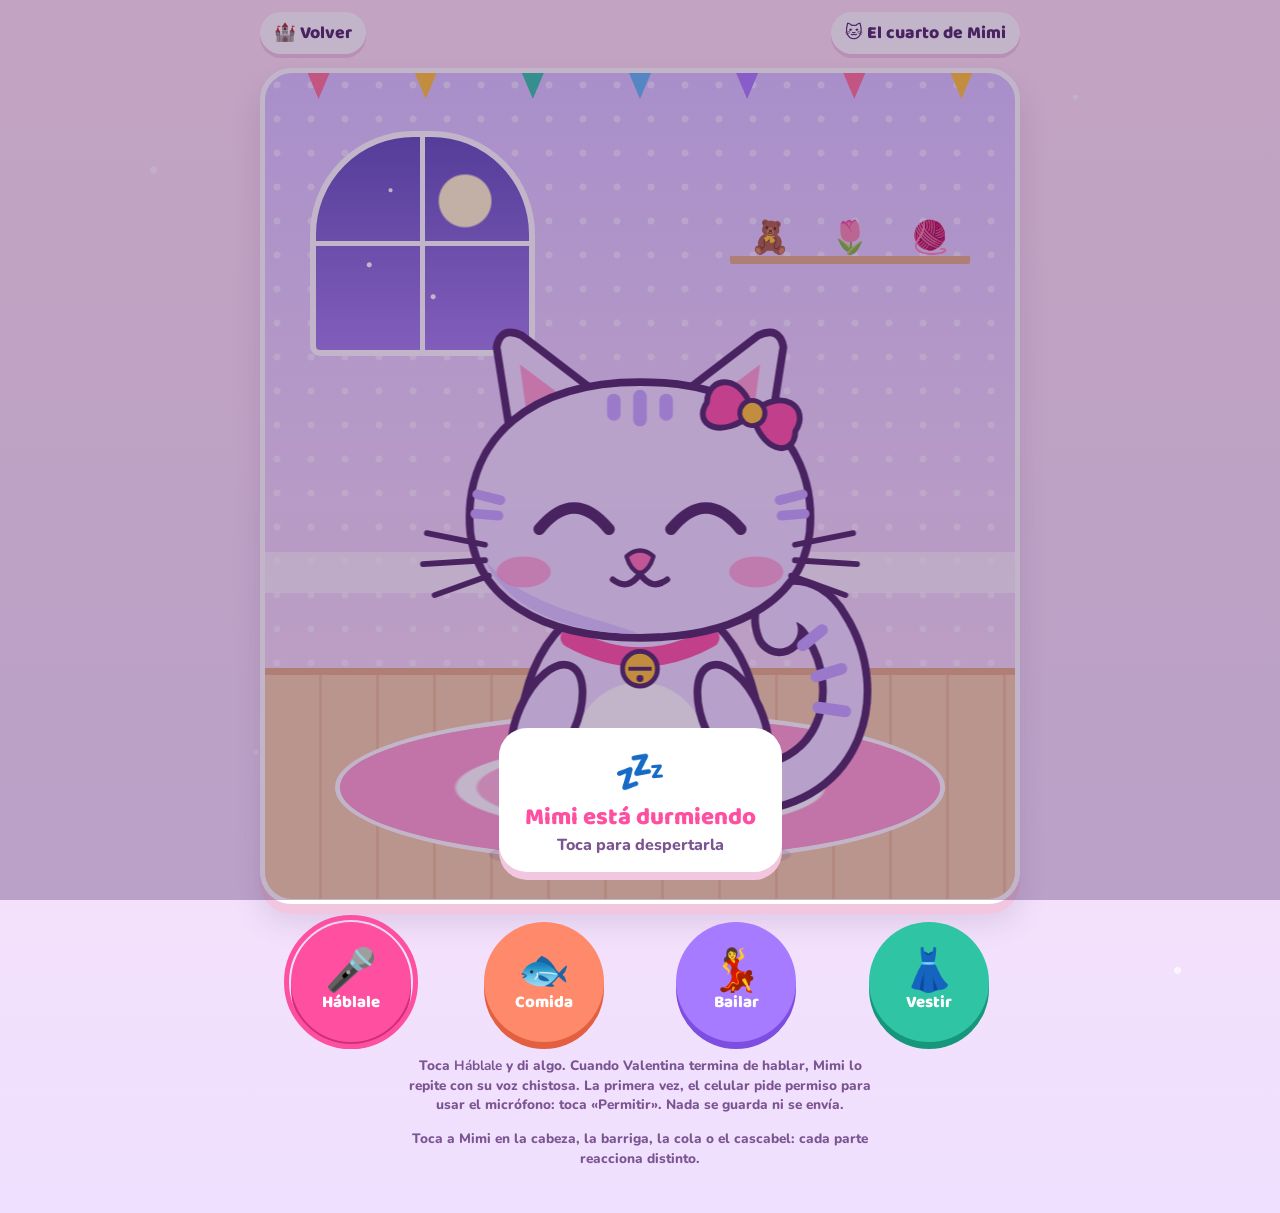
==== mimi.html @ d682b79b "Juego más liviano: cuarto de Mimi aparte, voces bajo demanda, cartas y rompecabezas optimizados Co-A" ====
<!doctype html>
<html lang="es"><head><meta charset="utf-8"><meta name="viewport" content="width=device-width,initial-scale=1,viewport-fit=cover">
<title>El cuarto de Mimi</title>
<meta name="theme-color" content="#FFE3F1"><meta name="robots" content="noindex">
<link rel="manifest" href="manifest.webmanifest"><link rel="apple-touch-icon" href="apple-touch-icon.png">
<meta name="apple-mobile-web-app-capable" content="yes"><meta name="mobile-web-app-capable" content="yes"><meta name="apple-mobile-web-app-title" content="Valentina">
<link rel="icon" href="icono-192.png">
<link rel="preconnect" href="https://fonts.googleapis.com">
<link rel="stylesheet" href="https://fonts.googleapis.com/css2?family=Baloo+2:wght@600;700;800&family=Nunito:wght@700;800;900&display=swap">
<link rel="stylesheet" href="comun.css">
<style>
:root{padding-top:env(safe-area-inset-top,0px);padding-bottom:env(safe-area-inset-bottom,0px)}
body{margin:0}
/* Mimi's room: its own page so the phone frees all of this when Valentina goes back to the castle. */
/* Mimi room */
.room{position:relative;margin-top:14px;border-radius:32px;overflow:hidden;border:5px solid #fff;box-shadow:0 10px 0 var(--line),0 18px 30px #4A236122;
  aspect-ratio:10/11;max-width:100%;
  background:
    radial-gradient(circle at 12px 12px,#ffffff80 0 3px,transparent 4px) 0 0/34px 34px,
    linear-gradient(180deg,#D9C6FF,#F6DDF6 70%)}
.room .wall-stripe{position:absolute;left:0;right:0;top:58%;height:5%;background:#fff;opacity:.6}
.room .win{position:absolute;left:6%;top:7%;width:30%;aspect-ratio:1;border-radius:46% 46% 10px 10px;border:6px solid #fff;overflow:hidden;
  background:radial-gradient(circle at 70% 30%,#FFF6C9 0 12%,transparent 13%),radial-gradient(circle at 25% 60%,#fff 0 2px,transparent 3px),radial-gradient(circle at 55% 75%,#fff 0 2px,transparent 3px),radial-gradient(circle at 35% 25%,#fff 0 1.5px,transparent 2.5px),linear-gradient(180deg,#5B4BB5,#9E7CE8)}
.room .win::before,.room .win::after{content:"";position:absolute;background:#fff}
.room .win::before{left:50%;top:0;bottom:0;width:5px;margin-left:-2.5px}.room .win::after{top:50%;left:0;right:0;height:5px;margin-top:-2.5px}
.room .shelf{position:absolute;right:6%;top:18%;width:32%;display:flex;justify-content:space-around;align-items:flex-end;font-size:clamp(1.3rem,6vw,2rem);line-height:1;
  border-bottom:8px solid #E0AE7E;border-radius:2px;padding-bottom:2px}
.room .garland{position:absolute;left:0;right:0;top:0;height:30px;display:flex;justify-content:space-around;pointer-events:none}
.room .garland i{width:22px;height:26px;clip-path:polygon(0 0,100% 0,50% 100%);background:var(--c)}
.room .floor{position:absolute;left:0;right:0;bottom:0;height:28%;background:repeating-linear-gradient(90deg,#F4CFA6 0 54px,#E9BD90 54px 57px);border-top:7px solid #E3AF80}
.room .rug{position:absolute;left:10%;right:10%;bottom:5%;height:17%;border-radius:50%;
  background:radial-gradient(ellipse at center,#FFB8DA 0 38%,#fff 39% 43%,#FF9CCB 44% 100%);box-shadow:0 0 0 5px #fff}
.room .notes{position:absolute;inset:0;pointer-events:none;overflow:hidden;z-index:3}
.room .notes span{position:absolute;bottom:30%;font-size:1.8rem;animation:float 2.4s ease-out forwards}
@keyframes float{from{transform:translateY(0) scale(.6);opacity:1}to{transform:translateY(-220px) scale(1.2) rotate(20deg);opacity:0}}
.room.party::after{content:"";position:absolute;left:-25%;top:-25%;width:150%;height:150%;pointer-events:none;z-index:1;opacity:.35;will-change:transform;
  background:conic-gradient(#FF4FA0,#FFC22E,#2FC4A4,#5BB8F5,#A77BFF,#FF4FA0);animation:spin360 3s linear infinite}
.mimi-wrap{position:absolute;left:50%;bottom:4%;width:62%;transform:translateX(-50%);z-index:2}
.room .notes span{will-change:transform,opacity}
#mimiSays{position:absolute;left:50%;top:6%;transform:translateX(-50%);z-index:4;background:#fff;border-radius:999px;padding:6px 16px;font-family:var(--display);font-weight:800;font-size:1.05rem;
  box-shadow:0 5px 0 var(--line);white-space:nowrap}
#mimiBig{display:block;width:100%;touch-action:manipulation;padding:0;transform-origin:50% 100%;will-change:transform;animation:breathe 3.4s ease-in-out infinite}
#mimiBig .tail{transform-box:fill-box;transform-origin:0% 90%}
#mimiBig.wag .tail{animation:tail .8s ease-in-out 2}
@keyframes tail{50%{transform:rotate(12deg)}}
#mimiBig #mHead,#mimiBig #mBody,#mimiBig #mPawL,#mimiBig #mPawR{transform-box:fill-box}
#mimiBig #mHead{transform-origin:50% 92%}#mimiBig #mBody{transform-origin:50% 100%}
#mimiBig #mPawL{transform-origin:80% 10%}#mimiBig #mPawR{transform-origin:20% 10%}
@keyframes breathe{50%{transform:scale(1.015,.985)}}
#mimiBig .mouth-open{transform-box:fill-box;transform-origin:50% 0%;transform:scaleY(0)}
#mimiBig .happy-eyes,#mimiBig .wow-eyes{opacity:0}
#mimiBig.happy .eyes,#mimiBig.wow .eyes{opacity:0}
#mimiBig.happy .happy-eyes{opacity:1}#mimiBig.wow .wow-eyes{opacity:1}
#mimiBig.jump{animation:jump .7s}
@keyframes jump{30%{transform:translateY(-16%) scaleY(1.04)}60%{transform:translateY(0) scaleY(.94)}}
#mimiBig.spin{animation:spin360 .85s ease-in-out}
@keyframes spin360{to{transform:rotate(360deg)}}
#mimiBig.wig #mHead,#mimiBig.listen #mHead{animation:headwig .9s ease-in-out}
#mimiBig.listen #mHead{animation-duration:2s;animation-iteration-count:infinite}
@keyframes headwig{25%{transform:rotate(-10deg)}75%{transform:rotate(10deg)}}
#mimiBig.pose{animation:pose .9s}
@keyframes pose{30%{transform:scale(1.08) rotate(-4deg)}60%{transform:scale(1.04) rotate(4deg)}}
#mimiBig.pose #mPawR{animation:pawR .45s 2}
#mimiBig.dance{animation:hop .44s ease-in-out infinite}
#mimiBig.dance #mBody{animation:sway .88s ease-in-out infinite}
#mimiBig.dance #mHead{animation:headwig .88s ease-in-out infinite}
#mimiBig.dance #mPawL{animation:pawL .44s ease-in-out infinite}
#mimiBig.dance #mPawR{animation:pawR .44s ease-in-out infinite}
#mimiBig.dance .tail{animation-duration:.44s}
@keyframes hop{50%{transform:translateY(-6%)}}
@keyframes sway{25%{transform:rotate(-6deg)}75%{transform:rotate(6deg)}}
@keyframes pawL{50%{transform:rotate(70deg)}}
@keyframes pawR{50%{transform:rotate(-70deg)}}
#mimiBig.talk{animation:hop .34s ease-in-out infinite}
#mimiBig.chomp .mouth-open{animation:chomp .3s ease-in-out 6}
@keyframes chomp{50%{transform:scaleY(1)}}
.room-ctrl{display:grid;grid-template-columns:repeat(4,minmax(0,1fr));gap:10px;margin-top:18px;justify-items:center}
.big-btn{width:100%;max-width:120px;aspect-ratio:1;border-radius:50%;display:grid;place-items:center;align-content:center;gap:2px;color:#fff;font-family:var(--display);font-weight:800;
  font-size:clamp(.82rem,3.6vw,1.05rem);background:var(--c,var(--rose));box-shadow:0 7px 0 var(--cd,var(--rose-d));position:relative;line-height:1;text-align:center}
.big-btn b{font-size:clamp(1.8rem,8vw,2.6rem);line-height:1}
.big-btn:active{transform:translateY(6px);box-shadow:none}
.big-btn.rec{--c:var(--mint);--cd:var(--mint-d)}
.big-btn.rec::after,.big-btn.main::after{content:"";position:absolute;inset:-7px;border-radius:50%;border:5px solid var(--c,var(--rose));animation:ring 1.4s infinite;will-change:transform,opacity}
@keyframes ring{from{transform:scale(.9);opacity:1}to{transform:scale(1.22);opacity:0}}
#playBack{display:block;margin:14px auto 0}
.dress{background:var(--card);border-radius:24px;padding:12px;margin-top:16px;box-shadow:0 6px 0 var(--line);display:grid;gap:10px}
.dress-row{display:flex;justify-content:center;gap:10px;flex-wrap:wrap}
.dress-tabs{display:flex;flex-wrap:wrap;justify-content:center;gap:6px;padding:2px 2px 8px}
.dress-tabs::-webkit-scrollbar{display:none}
.dtab{flex:none;display:flex;flex-direction:column;align-items:center;gap:1px;min-width:72px;padding:6px 8px;border-radius:16px;background:var(--soft);font-weight:900;font-size:.75rem;color:var(--ink-soft);border:3px solid transparent}
.dtab b{font-size:1.5rem;line-height:1.1}
.dtab.on{background:#FFE3F1;border-color:var(--rose);color:var(--ink)}
.swatch.none{font-size:1.3rem;opacity:.75}
#surpriseBtn{font-size:1.1rem;padding:11px}
.swatch{width:58px;height:58px;border-radius:50%;font-size:1.7rem;display:grid;place-items:center;background:var(--soft);border:3px solid var(--line)}
.swatch.on{border-color:var(--rose);background:#FFE3F1;box-shadow:0 0 0 3px #fff,0 0 0 6px var(--rose)}
.swatch.fur{background:linear-gradient(135deg,var(--sw) 0 60%,var(--sw2) 60%)}
.room-note{font-size:.85rem;font-weight:800;color:var(--ink-soft);text-align:center;margin:14px auto 0;max-width:470px;line-height:1.45}
#audioIn{position:absolute;width:1px;height:1px;opacity:0;pointer-events:none}
#mimiBig.sleep{animation:breathe 2.6s ease-in-out infinite}
#mimiBig.sleep .eyes{opacity:0}#mimiBig.sleep .happy-eyes{opacity:1}
#wake{background:#4A236155;align-items:end;padding-bottom:max(28px,env(safe-area-inset-bottom,0px))}
.wake-card{display:flex;flex-direction:column;align-items:center;gap:4px;background:var(--card);border-radius:28px;padding:16px 26px;box-shadow:0 8px 0 var(--line);animation:pop .5s;max-width:100%}
.wake-card b{font-family:var(--display);font-weight:800;font-size:1.5rem;color:var(--rose);line-height:1.05}
.wake-card span{font-weight:800;color:var(--ink-soft)}
.wake-card .zzz{font-size:2.6rem;animation:idle 2s ease-in-out infinite}

</style>
</head><body>
<main class="wrap">
  <!-- MIMI ROOM -->
  <section id="mimi">
    <div class="bar">
      <button class="pill" id="mimiBack">🏰 Volver</button>
      <span class="pill">🐱 El cuarto de Mimi</span>
    </div>
    <div class="room" id="room">
      <div class="garland"><i style="--c:#FF6F91"></i><i style="--c:#FFC22E"></i><i style="--c:#2FC4A4"></i><i style="--c:#5BB8F5"></i><i style="--c:#A77BFF"></i><i style="--c:#FF6F91"></i><i style="--c:#FFC22E"></i></div>
      <div class="win"></div>
      <div class="shelf"><span>🧸</span><span>🌷</span><span>🧶</span></div>
      <div class="wall-stripe"></div>
      <div class="floor"></div><div class="rug"></div>
      <div class="notes" id="notes"></div>
      <span id="mimiSays" hidden></span>
      <div class="mimi-wrap"><button id="mimiBig" aria-label="Tocar a Mimi"></button></div>
    </div>
    <button class="btn" id="playBack" hidden>▶️ ¡Escucha a Mimi!</button>
    <div class="room-ctrl">
      <button class="big-btn main" id="talkBtn" hidden><b>🎤</b>Háblale</button>
      <label class="big-btn main btnlike" id="talkLabel" for="audioIn"><b>🎤</b>Grábate</label>
      <input type="file" id="audioIn" accept="audio/*">
      <button class="big-btn" id="feedBtn" style="--c:var(--peach);--cd:var(--peach-d)"><b>🐟</b>Comida</button>
      <button class="big-btn" id="danceBtn" style="--c:var(--lilac);--cd:var(--lilac-d)"><b>💃</b>Bailar</button>
      <button class="big-btn" id="dressBtn" style="--c:var(--mint);--cd:var(--mint-d)"><b>👗</b>Vestir</button>
    </div>
    <div class="dress" id="dress" hidden>
      <div class="dress-tabs" id="dressTabs"></div>
      <div class="dress-row" id="dressItems"></div>
      <button class="btn gold" id="surpriseBtn">🎲 ¡Sorpréndeme!</button>
    </div>
    <p class="room-note" id="roomNote"></p>
    <p class="room-note">Toca a Mimi en la cabeza, la barriga, la cola o el cascabel: cada parte reacciona distinto.</p>
  </section>
</main>
<div class="overlay" id="wake"><button class="wake-card" id="wakeBtn"><span class="zzz">💤</span><b>Mimi está durmiendo</b><span>Toca para despertarla</span></button></div>
<canvas id="fx"></canvas>
<script src="voz/textos.js"></script>
<script src="comun.js"></script>
<script>
const ACC = {
  bow: bowSVG(VARF),
  crown: `<g transform="translate(120 42)"><path d="M-30 0 L-34 -30 L-16 -14 L0 -36 L16 -14 L34 -30 L30 0 Z" fill="#FFC22E" stroke="${INK}" stroke-width="3.5" stroke-linejoin="round"/><circle cx="0" cy="-12" r="5" fill="#FF4FA0" stroke="${INK}" stroke-width="2"/><circle cx="-18" cy="-6" r="3.5" fill="#2FC4A4"/><circle cx="18" cy="-6" r="3.5" fill="#A77BFF"/></g>`,
  flower: [[66, 62, '#FF6F91'], [90, 47, '#FFA552'], [120, 41, '#B48CFF'], [150, 47, '#62B6FF'], [174, 62, '#FF6F91']].map(([x, y, c]) =>
    `<g transform="translate(${x} ${y})" stroke="${INK}" stroke-width="2"><circle cy="-7" r="6.5" fill="${c}"/><circle cx="7" cy="-1" r="6.5" fill="${c}"/><circle cx="4" cy="7" r="6.5" fill="${c}"/><circle cx="-4" cy="7" r="6.5" fill="${c}"/><circle cx="-7" cy="-1" r="6.5" fill="${c}"/><circle r="4.5" fill="#FFD84D"/></g>`).join(''),
  hat: `<g transform="translate(100 44) rotate(-16)"><path d="M-22 0 L0 -58 L22 0 Z" fill="#62B6FF" stroke="${INK}" stroke-width="3.5" stroke-linejoin="round"/><path d="M-13 -22 L13 -22 M-17 -10 L17 -10" stroke="#fff" stroke-width="5"/><circle cy="-60" r="8" fill="#FFC22E" stroke="${INK}" stroke-width="3"/></g>`,
  glasses: `<g stroke="${INK}" stroke-width="3" stroke-linejoin="round"><path d="M86 128 C58 112 62 86 86 100 C110 86 114 112 86 128Z" fill="#FF4FA0" fill-opacity=".9"/><path d="M154 128 C126 112 130 86 154 100 C178 86 182 112 154 128Z" fill="#FF4FA0" fill-opacity=".9"/><path d="M106 104 Q120 96 134 104" fill="none"/><path d="M75 100 l6 -4" stroke="#fff" stroke-width="3" stroke-linecap="round"/><path d="M143 100 l6 -4" stroke="#fff" stroke-width="3" stroke-linecap="round"/></g>`
};
const TOP_ACC = ['crown', 'flower', 'hat'];

const MIMI_BIG = `<svg viewBox="0 -40 240 330" aria-hidden="true">
  <ellipse cx="120" cy="284" rx="78" ry="9" fill="#4A23611f"/>
  <g class="tail"><path d="M168 250 C224 252 238 200 216 166 C206 148 186 152 192 168" fill="none" stroke="${INK}" stroke-width="27" stroke-linecap="round"/>
    <path d="M168 250 C224 252 238 200 216 166 C206 148 186 152 192 168" fill="none" style="stroke:var(--fur)" stroke-width="19" stroke-linecap="round"/>
    <path d="M226 210 l-14 -2 M224 188 l-13 4 M214 168 l-10 8" style="stroke:var(--stripe)" stroke-width="6" stroke-linecap="round"/></g>
  <g class="slot-back"></g>
  <g id="mBody">
    <path d="M120 150 C164 150 184 192 182 232 C180 264 158 276 120 276 C82 276 60 264 58 232 C56 192 76 150 120 150 Z" ${sf(VARF.fur)} stroke="${INK}" stroke-width="4"/>
    <ellipse cx="120" cy="232" rx="35" ry="37" ${sf(VARF.belly)}/>
    <g class="slot-outfit"></g>
    <ellipse cx="93" cy="276" rx="23" ry="12" ${sf(VARF.fur)} stroke="${INK}" stroke-width="4"/><ellipse cx="147" cy="276" rx="23" ry="12" ${sf(VARF.fur)} stroke="${INK}" stroke-width="4"/>
    <g fill="#FF9CCB"><circle cx="85" cy="274" r="3.2"/><circle cx="93" cy="270" r="3.2"/><circle cx="101" cy="274" r="3.2"/><circle cx="139" cy="274" r="3.2"/><circle cx="147" cy="270" r="3.2"/><circle cx="155" cy="274" r="3.2"/></g>
    <g class="slot-neck"></g>
  </g>
  <g id="mPawL"><g transform="rotate(24 72 214)"><ellipse cx="72" cy="214" rx="15" ry="30" ${sf(VARF.fur)} stroke="${INK}" stroke-width="4"/><ellipse cx="72" cy="236" rx="7" ry="5" fill="#FF9CCB"/></g></g>
  <g id="mPawR"><g transform="rotate(-24 168 214)"><ellipse cx="168" cy="214" rx="15" ry="30" ${sf(VARF.fur)} stroke="${INK}" stroke-width="4"/><ellipse cx="168" cy="236" rx="7" ry="5" fill="#FF9CCB"/><g class="slot-hand"></g></g></g>
  <g id="mHead">${kittyHead(VARF, true)}
    <g class="slot-eyes"></g><g class="slot-bow"></g><g class="slot-head"></g>
  </g>
</svg>`;
/* Mimi's wardrobe: every item is drawn on the big Mimi's own coordinates. One item per category. */
const K = INK;
const star5 = (x, y, r, fill) => { let d = ''; for (let i = 0; i < 10; i++) { const a = -Math.PI / 2 + i * Math.PI / 5, rr = i % 2 ? r * .45 : r; d += (i ? 'L' : 'M') + (x + rr * Math.cos(a)).toFixed(1) + ' ' + (y + rr * Math.sin(a)).toFixed(1); } return `<path d="${d}Z" fill="${fill}" stroke="${K}" stroke-width="2.2" stroke-linejoin="round"/>`; };
const flower = (x, y, c, r = 6) => `<g transform="translate(${x} ${y})" stroke="${K}" stroke-width="1.8"><circle cy="${-r}" r="${r}" fill="${c}"/><circle cx="${r}" cy="${-r * .2}" r="${r}" fill="${c}"/><circle cx="${r * .6}" cy="${r}" r="${r}" fill="${c}"/><circle cx="${-r * .6}" cy="${r}" r="${r}" fill="${c}"/><circle cx="${-r}" cy="${-r * .2}" r="${r}" fill="${c}"/><circle r="${r * .7}" fill="#FFD84D"/></g>`;
const emo = (e, x = 176, y = 246, s = 58) => `<text x="${x}" y="${y}" font-size="${s}" text-anchor="middle" dominant-baseline="middle">${e}</text>`;
const NECKLINE = 'M82 182 Q120 198 158 182';

const WARDROBE = {
  outfit: { label: 'Ropa', icon: '👗', items: {
    princesa: { icon: '👗', name: 'Princesa', svg: `<circle cx="82" cy="192" r="13" fill="#FF8CC6" stroke="${K}" stroke-width="3"/><circle cx="158" cy="192" r="13" fill="#FF8CC6" stroke="${K}" stroke-width="3"/>
      <path d="M80 184 Q120 200 160 184 L166 216 Q120 226 74 216 Z" fill="#FF4FA0" stroke="${K}" stroke-width="3.5" stroke-linejoin="round"/>
      <path d="M74 214 Q120 226 166 214 L190 260 Q154 274 120 272 Q86 274 50 260 Z" fill="#FF9CCB" stroke="${K}" stroke-width="3.5" stroke-linejoin="round"/>
      <path d="M58 258 q8 7 16 0 q8 7 16 0 q8 7 16 0 q8 7 16 0 q8 7 16 0 q8 7 16 0 q8 7 16 0 q8 7 16 0" fill="none" stroke="#fff" stroke-width="4" stroke-linecap="round"/>
      <path d="M74 215 Q120 228 166 215" fill="none" stroke="#FFC22E" stroke-width="6"/>
      <g fill="#fff"><circle cx="96" cy="238" r="3"/><circle cx="142" cy="242" r="3"/><circle cx="118" cy="252" r="2.5"/><circle cx="162" cy="234" r="2.5"/><circle cx="80" cy="246" r="2.5"/></g>${star5(120, 200, 7, '#FFE27A')}` },
    bailarina: { icon: '🩰', name: 'Bailarina', svg: `<path d="M84 182 Q120 198 156 182 L164 228 Q120 238 76 228 Z" fill="#D9C4FF" stroke="${K}" stroke-width="3.5" stroke-linejoin="round"/>
      <path d="M62 222 L46 246 L66 240 L62 258 L82 244 L84 262 L100 246 L108 264 L120 248 L132 264 L140 246 L156 262 L158 244 L178 258 L174 240 L194 246 L178 222 Q120 238 62 222Z" fill="#FFB8E6" stroke="${K}" stroke-width="3" stroke-linejoin="round"/>
      <path d="M70 226 L62 240 L78 236 L80 250 L96 238 L104 252 L120 240 L136 252 L144 238 L160 250 L162 236 L178 240 L170 226 Q120 240 70 226Z" fill="#FFD6F1"/>${flower(120, 206, '#FF6F91', 5)}` },
    heroina: { icon: '🦸', name: 'Superheroína', back: `<path d="M84 178 Q26 238 40 286 L200 286 Q214 238 156 178 Z" fill="#FF5C7A" stroke="${K}" stroke-width="3.5" stroke-linejoin="round"/>`,
      svg: `<path d="M82 182 Q120 198 158 182 L168 236 Q120 248 72 236 Z" fill="#5BB8F5" stroke="${K}" stroke-width="3.5" stroke-linejoin="round"/>
      <path d="M72 232 Q120 246 168 232" fill="none" stroke="#FFC22E" stroke-width="7"/>${star5(120, 212, 15, '#FFC22E')}
      <circle cx="86" cy="186" r="6" fill="#FFC22E" stroke="${K}" stroke-width="2"/><circle cx="154" cy="186" r="6" fill="#FFC22E" stroke="${K}" stroke-width="2"/>` },
    hada: { icon: '🧚', name: 'Hada', back: `<g stroke="${K}" stroke-width="3" fill="#BFF3E4" fill-opacity=".9"><ellipse cx="60" cy="182" rx="38" ry="24" transform="rotate(-32 60 182)"/><ellipse cx="180" cy="182" rx="38" ry="24" transform="rotate(32 180 182)"/><ellipse cx="62" cy="228" rx="26" ry="16" transform="rotate(22 62 228)"/><ellipse cx="178" cy="228" rx="26" ry="16" transform="rotate(-22 178 228)"/></g>
      <g fill="#fff"><circle cx="50" cy="176" r="3"/><circle cx="190" cy="176" r="3"/><circle cx="64" cy="226" r="2.5"/><circle cx="176" cy="226" r="2.5"/></g>`,
      svg: `<path d="M84 182 Q120 198 156 182 L178 252 L164 246 L158 264 L144 252 L132 268 L120 254 L108 268 L96 252 L82 264 L76 246 L62 252 Z" fill="#6FE0C6" stroke="${K}" stroke-width="3.5" stroke-linejoin="round"/>
      <g fill="#fff"><circle cx="100" cy="222" r="3"/><circle cx="138" cy="230" r="3"/><circle cx="120" cy="244" r="2.5"/></g>${flower(120, 200, '#FF9CCB', 5)}` },
    pijama: { icon: '🌙', name: 'Pijama', svg: `<path d="M80 182 Q120 198 160 182 Q184 210 182 240 Q180 270 120 272 Q60 270 58 240 Q56 210 80 182Z" fill="#9EC9FF" stroke="${K}" stroke-width="3.5"/>
      ${star5(88, 214, 7, '#FFE27A')}${star5(152, 224, 7, '#FFE27A')}${star5(98, 252, 6, '#FFE27A')}${star5(146, 256, 6, '#FFE27A')}
      <path d="M150 200 a10 10 0 1 0 8 16 a8 8 0 1 1 -8 -16z" fill="#FFF6C9" stroke="${K}" stroke-width="2"/>
      <g fill="#fff" stroke="${K}" stroke-width="1.5"><circle cx="120" cy="208" r="3.5"/><circle cx="120" cy="226" r="3.5"/><circle cx="120" cy="244" r="3.5"/></g>` },
    overol: { icon: '👖', name: 'Overol', svg: `<path d="M98 196 L90 178 M142 196 L150 178" stroke="#4E86D6" stroke-width="8" stroke-linecap="round"/>
      <path d="M94 194 h52 v34 h-52z" fill="#4E86D6" stroke="${K}" stroke-width="3" stroke-linejoin="round"/>
      <path d="M62 226 Q120 238 178 226 Q184 264 120 270 Q56 264 62 226Z" fill="#4E86D6" stroke="${K}" stroke-width="3.5"/>
      <rect x="108" y="204" width="24" height="16" rx="3" fill="#6FA0E8" stroke="${K}" stroke-width="2"/><path d="M114 210 h12" stroke="#FFC22E" stroke-width="2"/>
      <circle cx="98" cy="198" r="4" fill="#FFC22E" stroke="${K}" stroke-width="1.5"/><circle cx="142" cy="198" r="4" fill="#FFC22E" stroke="${K}" stroke-width="1.5"/>
      <path d="M120 238 v26" stroke="#6FA0E8" stroke-width="3"/>` },
    impermeable: { icon: '☔', name: 'Impermeable', svg: `<path d="M78 180 Q120 196 162 180 Q188 216 186 264 Q120 280 54 264 Q52 216 78 180Z" fill="#FFD84D" stroke="${K}" stroke-width="3.5"/>
      <path d="M120 194 V272" stroke="${K}" stroke-width="2.5"/><path d="M82 182 L104 204 L118 190 M158 182 L136 204 L122 190" fill="#FFE98A" stroke="${K}" stroke-width="2.5" stroke-linejoin="round"/>
      <g fill="${K}"><circle cx="112" cy="216" r="3"/><circle cx="112" cy="236" r="3"/><circle cx="112" cy="256" r="3"/></g>
      <path d="M78 236 h20 v14 h-20z M142 236 h20 v14 h-20z" fill="#FFE98A" stroke="${K}" stroke-width="2.2"/>` },
    sueter: { icon: '🧶', name: 'Suéter', svg: `<path d="M80 182 Q120 196 160 182 Q182 206 180 238 Q120 252 60 238 Q58 206 80 182Z" fill="#FF8CC6" stroke="${K}" stroke-width="3.5"/>
      <path d="M62 230 Q120 244 178 230" fill="none" stroke="#fff" stroke-width="5" stroke-dasharray="4 4"/>
      <path d="M120 226 C104 214 106 200 120 208 C134 200 136 214 120 226Z" fill="#FF4FA0" stroke="${K}" stroke-width="2.5" stroke-linejoin="round"/>
      <path d="M86 198 l4 6 4 -6 M146 198 l4 6 4 -6" fill="none" stroke="#fff" stroke-width="2.5" stroke-linecap="round"/>` }
  } },
  head: { label: 'Cabeza', icon: '👑', items: {
    corona: { icon: '👑', name: 'Corona', svg: ACC.crown },
    flores: { icon: '🌸', name: 'Flores', svg: ACC.flower },
    fiesta: { icon: '🥳', name: 'Fiesta', svg: ACC.hat },
    tiara: { icon: '⭐', name: 'Tiara', svg: `<path d="M62 68 Q120 34 178 68" fill="none" stroke="#FFC22E" stroke-width="7" stroke-linecap="round"/><path d="M62 68 Q120 34 178 68" fill="none" stroke="${K}" stroke-width="1.5" stroke-dasharray="1 9"/>${star5(120, 34, 16, '#FFE27A')}<circle cx="86" cy="52" r="4" fill="#FF6F91" stroke="${K}" stroke-width="1.5"/><circle cx="154" cy="52" r="4" fill="#62B6FF" stroke="${K}" stroke-width="1.5"/>` },
    mago: { icon: '🧙', name: 'Mago', svg: `<ellipse cx="120" cy="60" rx="74" ry="13" fill="#7C4FE0" stroke="${K}" stroke-width="3.5"/><path d="M76 60 L124 -34 L164 60 Z" fill="#7C4FE0" stroke="${K}" stroke-width="3.5" stroke-linejoin="round"/>${star5(116, 10, 7, '#FFE27A')}${star5(136, 36, 6, '#FFE27A')}${star5(104, 42, 5, '#FFE27A')}<path d="M80 54 Q122 66 160 54" fill="none" stroke="#FFC22E" stroke-width="5"/>` },
    conejo: { icon: '🐰', name: 'Orejas de conejo', svg: `<g stroke="${K}" stroke-width="3.5"><ellipse cx="96" cy="2" rx="14" ry="40" fill="#fff" transform="rotate(-14 96 2)"/><ellipse cx="144" cy="2" rx="14" ry="40" fill="#fff" transform="rotate(14 144 2)"/></g><ellipse cx="96" cy="6" rx="6" ry="28" fill="#FFB8DA" transform="rotate(-14 96 6)"/><ellipse cx="144" cy="6" rx="6" ry="28" fill="#FFB8DA" transform="rotate(14 144 6)"/><path d="M70 58 Q120 30 170 58" fill="none" stroke="#FF8CC6" stroke-width="8" stroke-linecap="round"/>` },
    gorro: { icon: '🧢', name: 'Gorro de lana', svg: `<path d="M56 72 Q58 20 120 18 Q182 20 184 72 Z" fill="#FF6F91" stroke="${K}" stroke-width="3.5" stroke-linejoin="round"/><path d="M90 26 V66 M120 20 V66 M150 26 V66" stroke="#FF9CB4" stroke-width="5"/><rect x="50" y="62" width="140" height="17" rx="8.5" fill="#fff" stroke="${K}" stroke-width="3"/><circle cx="120" cy="14" r="13" fill="#fff" stroke="${K}" stroke-width="3"/>` },
    cuerno: { icon: '🦄', name: 'Cuerno de unicornio', svg: `<path d="M64 66 Q120 40 176 66" fill="none" stroke="#B48CFF" stroke-width="8" stroke-linecap="round"/><path d="M120 -10 L106 44 L134 44 Z" fill="#FFC22E" stroke="${K}" stroke-width="3" stroke-linejoin="round"/><path d="M110 30 L130 24 M113 16 L127 11" stroke="${K}" stroke-width="2"/>${flower(90, 52, '#FF9CCB', 5)}${flower(150, 52, '#62B6FF', 5)}` }
  } },
  bow: { label: 'Moño', icon: '🎀', items: {
    rosa: { color: '#FF4FA0', name: 'Rosa' }, lila: { color: '#A77BFF', name: 'Lila' }, menta: { color: '#2FC4A4', name: 'Menta' },
    sol: { color: '#FFC22E', name: 'Amarillo' }, cielo: { color: '#5BB8F5', name: 'Azul' }, coral: { color: '#FF8A6B', name: 'Coral' }
  } },
  eyes: { label: 'Ojos', icon: '🕶️', items: {
    corazones: { icon: '💗', name: 'Gafas de corazón', svg: ACC.glasses },
    redondas: { icon: '👓', name: 'Gafas redondas', svg: `<g fill="#ffffff22" stroke="${K}" stroke-width="4.5"><circle cx="86" cy="112" r="25"/><circle cx="154" cy="112" r="25"/></g><path d="M111 108 Q120 102 129 108" fill="none" stroke="${K}" stroke-width="4.5"/>` },
    estrellas: { icon: '🌟', name: 'Gafas de estrella', svg: `<g opacity=".92">${star5(86, 112, 28, '#FFC22E')}${star5(154, 112, 28, '#FFC22E')}</g><path d="M108 104 Q120 98 132 104" fill="none" stroke="${K}" stroke-width="3.5"/>` },
    antifaz: { icon: '🎭', name: 'Antifaz', svg: `<path d="M52 100 Q86 82 120 98 Q154 82 188 100 Q190 128 154 130 Q132 128 120 118 Q108 128 86 130 Q50 128 52 100Z M70 112 a16 18 0 1 0 32 0 a16 18 0 1 0 -32 0Z M138 112 a16 18 0 1 0 32 0 a16 18 0 1 0 -32 0Z" fill="#FF5C7A" fill-rule="evenodd" stroke="${K}" stroke-width="3.5" stroke-linejoin="round"/>` },
    sol: { icon: '🕶️', name: 'Gafas de sol', svg: `<g stroke="${K}" stroke-width="3"><rect x="58" y="96" width="54" height="34" rx="14" fill="#2B1A3D"/><rect x="128" y="96" width="54" height="34" rx="14" fill="#2B1A3D"/></g><path d="M112 106 h16" stroke="${K}" stroke-width="4"/><path d="M68 104 l10 -4 M138 104 l10 -4" stroke="#fff" stroke-width="3.5" stroke-linecap="round"/>` }
  } },
  neck: { label: 'Cuello', icon: '🔔', items: {
    cascabel: { icon: '🔔', name: 'Cascabel', svg: `<path d="M84 172 Q120 192 156 172" fill="none" stroke="#FF4FA0" stroke-width="10" stroke-linecap="round"/><g class="bell"><circle cx="120" cy="188" r="9" fill="#FFC22E" stroke="${K}" stroke-width="2.5"/><path d="M114 188 h12" stroke="${K}" stroke-width="2"/><circle cx="120" cy="193" r="1.8" fill="${K}"/></g>` },
    perlas: { icon: '⚪', name: 'Perlas', svg: `<g fill="#fff" stroke="${K}" stroke-width="1.6">${[0, 1, 2, 3, 4, 5, 6, 7, 8, 9, 10].map(i => { const t = i / 10, x = (1 - t) * (1 - t) * 84 + 2 * (1 - t) * t * 120 + t * t * 156, y = (1 - t) * (1 - t) * 174 + 2 * (1 - t) * t * 196 + t * t * 174; return `<circle cx="${x.toFixed(1)}" cy="${y.toFixed(1)}" r="5.2"/>`; }).join('')}</g><circle cx="120" cy="197" r="7" fill="#FFB8DA" stroke="${K}" stroke-width="2"/>` },
    bufanda: { icon: '🧣', name: 'Bufanda', svg: `<path d="M140 186 l12 38 l-16 3 l-8 -36z" fill="#FF6F91" stroke="${K}" stroke-width="3" stroke-linejoin="round"/><path d="M80 168 Q120 194 160 168 L162 184 Q120 212 78 184 Z" fill="#FF6F91" stroke="${K}" stroke-width="3" stroke-linejoin="round"/><path d="M96 182 l-2 12 M112 186 l-1 12 M128 186 l1 12 M144 182 l2 12 M140 206 l14 -3" stroke="#fff" stroke-width="4" stroke-linecap="round"/>` },
    corbatin: { icon: '🦋', name: 'Corbatín', svg: `<path d="M120 186 L98 174 L98 198 Z M120 186 L142 174 L142 198 Z" fill="#7C4FE0" stroke="${K}" stroke-width="3" stroke-linejoin="round"/><circle cx="120" cy="186" r="6" fill="#A77BFF" stroke="${K}" stroke-width="2"/><g fill="#fff"><circle cx="106" cy="182" r="2"/><circle cx="134" cy="190" r="2"/></g>` },
    hawaiano: { icon: '🌺', name: 'Collar de flores', svg: [[86, 178, '#FF6F91'], [100, 188, '#FFC22E'], [114, 193, '#B48CFF'], [128, 193, '#2FC4A4'], [142, 188, '#FF8A6B'], [156, 178, '#62B6FF']].map(([x, y, c]) => flower(x, y, c, 5.5)).join('') }
  } },
  hand: { label: 'En la mano', icon: '🪄', items: {
    varita: { icon: '🪄', name: 'Varita', svg: `<path d="M168 244 L200 186" stroke="${K}" stroke-width="9" stroke-linecap="round"/><path d="M168 244 L200 186" stroke="#B48CFF" stroke-width="5" stroke-linecap="round"/>${star5(202, 180, 15, '#FFE27A')}<g fill="#FFE27A"><circle cx="222" cy="168" r="3"/><circle cx="214" cy="200" r="2.5"/></g>` },
    globo: { icon: '🎈', name: 'Globo', svg: `<path d="M168 244 Q188 180 204 124" fill="none" stroke="${K}" stroke-width="2"/><path d="M204 124 C170 100 180 62 204 80 C228 62 238 100 204 124Z" fill="#FF6F91" stroke="${K}" stroke-width="3" stroke-linejoin="round"/><path d="M194 82 q-6 6 -4 14" fill="none" stroke="#fff" stroke-width="3" stroke-linecap="round"/>` },
    paleta: { icon: '🍭', name: 'Paleta', svg: emo('🍭') },
    girasol: { icon: '🌻', name: 'Girasol', svg: emo('🌻') },
    osito: { icon: '🧸', name: 'Osito', svg: emo('🧸') },
    helado: { icon: '🍦', name: 'Helado', svg: emo('🍦') }
  } }
};
FURS.push({ fur: '#D9AE86', fur2: '#C9976B', stripe: '#9A6640', belly: '#FFF3E6', bow: '#FF4FA0', label: 'Chocolate' },
          { fur: '#D7EEFF', fur2: '#C0E2FF', stripe: '#8CC4F5', belly: '#FFFFFF', bow: '#FF4FA0', label: 'Celeste' });
const DRESS_TABS = ['outfit', 'head', 'bow', 'eyes', 'neck', 'hand', 'fur'];


/* ---------------- Mimi's room ---------------- */
let micStream = null, rec = null, musicBus = null, talking = false, eating = false, pets = 0, tickles = 0;
(function migrateMimi(){
  const m = store.mimi || {}, a = m.acc || {};
  const d = { fur: 0, outfit: null, head: null, bow: 'rosa', eyes: null, neck: 'cascabel', hand: null };
  if (m.acc) { d.head = a.crown ? 'corona' : a.flower ? 'flores' : a.hat ? 'fiesta' : null; d.bow = a.bow ? 'rosa' : null; d.eyes = a.glasses ? 'corazones' : null; }
  store.mimi = Object.assign(d, m); delete store.mimi.acc;
  if (!(store.mimi.fur < FURS.length)) store.mimi.fur = 0;
})();
let dressTab = 'outfit';
$('#mimiBig').innerHTML = MIMI_BIG;
const sayMimi = k => say(k, 1.14);
const mimiBusy = () => talking || rec || eating;

function applyMimiLook(){
  const m = $('#mimiBig'), F = FURS[store.mimi.fur] || FURS[0];
  ['fur', 'fur2', 'stripe', 'belly'].forEach(k => m.style.setProperty('--' + k, F[k]));
  const it = (cat) => store.mimi[cat] && WARDROBE[cat].items[store.mimi[cat]];
  const o = it('outfit');
  m.querySelector('.slot-back').innerHTML = (o && o.back) || '';
  m.querySelector('.slot-outfit').innerHTML = (o && o.svg) || '';
  ['head', 'eyes', 'neck', 'hand'].forEach(c => { const x = it(c); m.querySelector('.slot-' + c).innerHTML = x ? x.svg : ''; });
  const b = it('bow'); m.querySelector('.slot-bow').innerHTML = b ? bowSVG({ bow: b.color }) : '';
  renderDress();
}
function renderDress(){
  $('#dressTabs').innerHTML = DRESS_TABS.map(t => {
    const lab = t === 'fur' ? ['🎨', 'Color'] : [WARDROBE[t].icon, WARDROBE[t].label];
    return `<button class="dtab ${t === dressTab ? 'on' : ''}" data-tab="${t}"><b>${lab[0]}</b>${lab[1]}</button>`;
  }).join('');
  let html = '';
  if (dressTab === 'fur') html = FURS.map((f, i) => `<button class="swatch fur ${store.mimi.fur === i ? 'on' : ''}" data-fur="${i}" aria-label="Gatita ${f.label}" style="--sw:${f.fur};--sw2:${f.stripe}"></button>`).join('');
  else {
    const cat = WARDROBE[dressTab], cur = store.mimi[dressTab];
    html = `<button class="swatch none ${!cur ? 'on' : ''}" data-cat="${dressTab}" data-item="" aria-label="Nada">🚫</button>` +
      Object.entries(cat.items).map(([k, x]) => x.color
        ? `<button class="swatch fur ${cur === k ? 'on' : ''}" data-cat="${dressTab}" data-item="${k}" aria-label="Moño ${x.name}" style="--sw:${x.color};--sw2:${x.color}">🎀</button>`
        : `<button class="swatch ${cur === k ? 'on' : ''}" data-cat="${dressTab}" data-item="${k}" aria-label="${x.name}">${x.icon}</button>`).join('');
  }
  $('#dressItems').innerHTML = html;
}
function mimiAnim(cls, ms){ const m = $('#mimiBig'); m.classList.remove('jump', 'spin', 'wig', 'pose'); void m.getBoundingClientRect(); m.classList.add(cls); setTimeout(() => m.classList.remove(cls), ms); }
function mood(cls, ms){ const m = $('#mimiBig'); m.classList.remove('happy', 'wow'); if (cls) m.classList.add(cls); clearTimeout(mood.t); if (ms) mood.t = setTimeout(() => m.classList.remove(cls), ms); }
function spawnNote(ch, n = 1){ for (let i = 0; i < n; i++) setTimeout(() => { const s = document.createElement('span'); s.textContent = ch; s.style.left = (22 + Math.random() * 56) + '%'; $('#notes').appendChild(s); setTimeout(() => s.remove(), 2500); }, i * 140); }
function setBubble(t){ const b = $('#mimiSays'); b.textContent = t || ''; b.hidden = !t; }

function purr(){
  if (!store.sound) return;
  try {
    ensureAc(); const t = ac.currentTime;
    const o = ac.createOscillator(), f = ac.createBiquadFilter(), g = ac.createGain(), lfo = ac.createOscillator(), lg = ac.createGain();
    o.type = 'sawtooth'; o.frequency.value = 55; f.type = 'lowpass'; f.frequency.value = 380;
    lfo.frequency.value = 24; lg.gain.value = .12; lfo.connect(lg); lg.connect(g.gain);
    g.gain.setValueAtTime(0, t); g.gain.linearRampToValueAtTime(.16, t + .15); g.gain.setValueAtTime(.16, t + 1.1); g.gain.linearRampToValueAtTime(0, t + 1.4);
    o.connect(f); f.connect(g); g.connect(ac.destination); o.start(t); lfo.start(t); o.stop(t + 1.5); lfo.stop(t + 1.5);
  } catch (e) {}
}
function giggle(){ [880, 1046, 932, 1175, 1046].forEach((f, i) => tone(f, i * .08, .1, 'triangle', .07)); }
function bell(){ tone(1568, 0, .5, 'sine', .08); tone(2093, .02, .4, 'sine', .05); }

function wakeMimi(){
  $('#wake').hidden = true; unlockAudio(); prefetchVoice('mimi_intro', 'mimi_pet', 'mimi_tickle1', 'mimi_yum');
  const m = $('#mimiBig'); m.classList.remove('sleep');
  mood('wow', 900); mimiAnim('jump', 700); meow(); spawnNote('✨', 3);
  setTimeout(() => sayMimi('mimi_intro'), 600);
  setMicMode(!!(navigator.mediaDevices && navigator.mediaDevices.getUserMedia && window.MediaRecorder) && !micBlocked);
}
let micBlocked = false;
function setMicMode(live){
  $('#talkBtn').hidden = !live; $('#talkLabel').hidden = live;
  $('#roomNote').innerHTML = live
    ? 'Toca <b>Háblale</b> y di algo. Cuando Valentina termina de hablar, Mimi lo repite con su voz chistosa. La primera vez, el celular pide permiso para usar el micrófono: toca «Permitir». Nada se guarda ni se envía.'
    : 'Toca <b>Grábate</b> y elige la grabadora de voz del celular. Graba lo que quieras decirle a Mimi y acepta: Mimi lo repite con su voz chistosa. La grabación no se guarda ni se envía.';
}
async function initMic(){
  if (micStream && micStream.active) return true;
  try {
    if (!navigator.mediaDevices || !navigator.mediaDevices.getUserMedia || !window.MediaRecorder) return false;
    try { if (navigator.audioSession) navigator.audioSession.type = 'play-and-record'; } catch (e) {}
    micStream = await navigator.mediaDevices.getUserMedia({ audio: { echoCancellation: false, noiseSuppression: true, autoGainControl: true, channelCount: 1 } });
    return true;
  } catch (e) { micStream = null; return false; }
}
function closeMic(){
  try { micStream && micStream.getTracks().forEach(t => t.stop()); } catch (e) {} micStream = null;
  try { if (navigator.audioSession) navigator.audioSession.type = 'playback'; } catch (e) {}
}
function leaveMimi(){
  stopRec(true); stopMusic(); stopTalk(); closeMic(); stopVoice();
  let ref = ''; try { ref = document.referrer ? new URL(document.referrer).pathname : ''; } catch (e) {}
  if (ref && ref !== location.pathname && history.length > 1) history.back(); else location.href = 'index.html';
}
$('#mimiBack').addEventListener('click', leaveMimi);

/* touch zones: head = pet, belly = tickle, tail = spin, bell = ring */
$('#mimiBig').addEventListener('click', e => {
  if (mimiBusy()) return;
  const t = e.target;
  if (t.closest('.bell')) { bell(); mood('wow', 900); mimiAnim('jump', 700); spawnNote('🔔'); return; }
  if (t.closest('.tail')) { meow(); mimiAnim('spin', 850); mood('wow', 900); if (rnd(2)) setTimeout(() => sayMimi('mimi_tail'), 400); spawnNote('💫'); return; }
  if (t.closest('#mHead')) { purr(); mood('happy', 1600); mimiAnim('wig', 900); spawnNote('💗', 3); if (++pets % 2 === 1) setTimeout(() => sayMimi('mimi_pet'), 300); return; }
  giggle(); mood('happy', 1100); mimiAnim('jump', 700); spawnNote(pick(['✨', '💜', '💗']), 2);
  if (++tickles % 2 === 1) setTimeout(() => sayMimi(pick(['mimi_tickle1', 'mimi_tickle2'])), 300);
});

/* food */
$('#feedBtn').addEventListener('click', () => {
  if (mimiBusy()) return;
  eating = true; stopMusic();
  const food = pick(['🐟', '🍣', '🥛', '🧁']), from = $('#feedBtn').getBoundingClientRect(), to = $('#mimiBig .mouth-open').getBoundingClientRect();
  const s = document.createElement('span'); s.className = 'fly'; s.textContent = food; s.style.fontSize = '2.6rem';
  s.style.left = (from.left + from.width / 2 - 20) + 'px'; s.style.top = (from.top - 10) + 'px'; document.body.appendChild(s);
  mood('wow'); const mouth = $('#mimiBig .mouth-open'); mouth.style.transform = 'scaleY(1)';
  const dx = to.left + to.width / 2 - from.left - from.width / 2, dy = to.top - from.top + 10;
  const arrive = () => {
    s.remove(); mouth.style.transform = ''; $('#mimiBig').classList.add('chomp'); mood('happy');
    [0, .25, .5, .75].forEach(t => { tone(220, t, .08, 'square', .05); tone(330, t + .05, .06, 'square', .04); });
    setTimeout(() => sayMimi('mimi_yum'), 700);
    spawnNote('💗', 3);
    setTimeout(() => { $('#mimiBig').classList.remove('chomp'); mood('', 0); eating = false; }, 2300);
  };
  try { s.animate([{ transform: 'translate(0,0) scale(1)' }, { transform: `translate(${dx / 2}px,${dy - 80}px) scale(1.3) rotate(-20deg)`, offset: .5 }, { transform: `translate(${dx}px,${dy}px) scale(.5)` }], { duration: 900, easing: 'ease-in-out' }).onfinish = arrive; }
  catch (e) { arrive(); }
});

/* dress-up */
$('#dressBtn').addEventListener('click', () => { const d = $('#dress'); d.hidden = !d.hidden; sfx.tap(); if (!d.hidden) d.scrollIntoView({ behavior: 'smooth', block: 'nearest' }); });
$('#dress').addEventListener('click', e => {
  const tab = e.target.closest('[data-tab]');
  if (tab) { dressTab = tab.dataset.tab; sfx.tap(); renderDress(); return; }
  const it = e.target.closest('[data-item]'), f = e.target.closest('[data-fur]'), rnd_ = e.target.closest('#surpriseBtn');
  if (!it && !f && !rnd_) return;
  if (it) store.mimi[it.dataset.cat] = it.dataset.item || null;
  if (f) store.mimi.fur = +f.dataset.fur;
  if (rnd_) {
    const any = c => pick(Object.keys(WARDROBE[c].items));
    store.mimi.outfit = any('outfit'); store.mimi.head = rnd(4) ? any('head') : null; store.mimi.bow = rnd(3) ? any('bow') : null;
    store.mimi.eyes = rnd(2) ? any('eyes') : null; store.mimi.neck = rnd(4) ? any('neck') : null; store.mimi.hand = rnd(3) ? any('hand') : null;
    store.mimi.fur = rnd(FURS.length); spawnNote('🎲');
  }
  save(); applyMimiLook(); sfx.ok(); spawnNote('✨', 2);
  if (!mimiBusy()) { mimiAnim('pose', 900); mood('happy', 1200); if (rnd_ || rnd(2)) sayMimi('mimi_pretty'); }
});

/* talking: live microphone when the browser allows it, otherwise the phone's own voice recorder (audio only) */
$('#talkBtn').addEventListener('click', async () => {
  if (rec) return stopRec();
  if (talking || eating) return;
  ensureAc();
  if (!micStream || !micStream.active) {
    setBubble('🎤 Toca «Permitir»');
    const ok = await initMic();
    setBubble('');
    if (!ok) { micBlocked = true; setMicMode(false); sayMimi('mimi_again'); return; }
  }
  startRec();
});
function startRec(){
  if (!micStream || talking || eating) return;
  stopVoice(); stopMusic(); ensureAc();
  let mr; try { mr = new MediaRecorder(micStream); } catch (e) { return; }
  const src = ac.createMediaStreamSource(micStream), an = ac.createAnalyser(); an.fftSize = 1024; src.connect(an);
  const data = new Float32Array(an.fftSize), chunks = [];
  let heard = false, quiet = 0; const t0 = performance.now();
  mr.ondataavailable = e => { if (e.data && e.data.size) chunks.push(e.data); };
  mr.onstop = () => {
    try { src.disconnect(); } catch (e) {}
    const cancelled = rec && rec.cancel; rec = null; setTalkBtn(false); setBubble(''); $('#mimiBig').classList.remove('listen');
    closeMic();
    if (cancelled) return;
    if (heard) playFunny(new Blob(chunks, { type: mr.mimeType || 'audio/webm' })); else sayMimi('mimi_again');
  };
  rec = { mr, cancel: false }; mr.start(); setTalkBtn(true); setBubble('👂 Te escucho…'); $('#mimiBig').classList.add('listen'); mood('wow');
  (function loop(){
    if (!rec || rec.mr !== mr || mr.state !== 'recording') return;
    an.getFloatTimeDomainData(data); let sum = 0; for (let i = 0; i < data.length; i++) sum += data[i] * data[i];
    const rms = Math.sqrt(sum / data.length), now = performance.now();
    if (rms > .03) { heard = true; quiet = 0; } else if (heard) { quiet = quiet || now; if (now - quiet > 1000) return stopRec(); }
    if (now - t0 > 7000 || (!heard && now - t0 > 6000)) return stopRec();
    requestAnimationFrame(loop);
  })();
}
function stopRec(cancel){
  if (!rec) return; if (cancel) rec.cancel = true;
  try { if (rec.mr.state !== 'inactive') rec.mr.stop(); } catch (e) {}
}
function setTalkBtn(on){ const b = $('#talkBtn'); b.classList.toggle('rec', on); b.innerHTML = on ? '<b>👂</b>Te escucho' : '<b>🎤</b>Háblale'; }
$('#talkLabel').addEventListener('click', () => { ensureAc(); stopVoice(); stopMusic(); });
$('#audioIn').addEventListener('change', e => { const f = e.target.files && e.target.files[0]; e.target.value = ''; if (f) playFunny(f); });

let talkStop = null;
function stopTalk(){ if (talkStop) { const f = talkStop; talkStop = null; f(); } }
function beginTalk(an, isDone){
  talking = true; setBubble(''); mood(''); const m = $('#mimiBig'), mouth = m.querySelector('.mouth-open');
  m.classList.add('talk'); const data = an ? new Float32Array(an.fftSize) : null; let live = true; const t0 = performance.now();
  (function loop(){
    if (!live) return;
    let v;
    if (an) { an.getFloatTimeDomainData(data); let sum = 0; for (let i = 0; i < data.length; i++) sum += data[i] * data[i]; v = Math.min(1.25, Math.sqrt(sum / data.length) * 9); }
    else v = .5 + .5 * Math.sin((performance.now() - t0) / 70);
    mouth.style.transform = `scaleY(${v.toFixed(2)})`;
    if (isDone && isDone()) return end();
    requestAnimationFrame(loop);
  })();
  const end = () => { if (!live) return; live = false; talking = false; talkStop = null; m.classList.remove('talk'); mouth.style.transform = ''; mood('happy', 1200); spawnNote('💗', 3); };
  talkStop = end;
  return end;
}
async function playFunny(blob){
  ensureAc(); stopVoice(); stopMusic(); setBubble('🎧 Escuchando…'); mood('wow');
  let buf = null;
  try { buf = await decode(await blob.arrayBuffer()); } catch (e) { buf = null; }
  if (buf && buf.duration > .2) return playBuffer(buf);
  playElement(blob);
}
/* Mimi's funny voice: trim silence, clean and boost the recording, pitch it up with a cartoon wobble,
   add a little "miau" first, then normalize so it plays loud without distorting. */
const FUNNY = { rate: 1.72, wobbleHz: 6.5, wobbleCents: 85 };
function trimRange(buf){
  const ch = buf.getChannelData(0), sr = buf.sampleRate; let peak = 0;
  for (let i = 0; i < ch.length; i++) { const a = Math.abs(ch[i]); if (a > peak) peak = a; }
  const th = Math.max(.02, peak * .12); let a = 0, b = ch.length - 1;
  while (a < ch.length && Math.abs(ch[a]) < th) a++;
  while (b > a && Math.abs(ch[b]) < th) b--;
  const st = Math.max(0, a / sr - .08), en = Math.min(buf.duration, b / sr + .2);
  return { st, dur: Math.max(.3, Math.min(en - st, 9)), peak: peak || 1 };
}
function meowInto(ctx, dest, t, k){
  const o = ctx.createOscillator(), f = ctx.createBiquadFilter(), g = ctx.createGain();
  o.type = 'sawtooth';
  o.frequency.setValueAtTime(560 * k, t); o.frequency.linearRampToValueAtTime(950 * k, t + .14); o.frequency.linearRampToValueAtTime(520 * k, t + .42);
  f.type = 'bandpass'; f.Q.value = 2.5; f.frequency.setValueAtTime(1000, t); f.frequency.linearRampToValueAtTime(2000, t + .15); f.frequency.linearRampToValueAtTime(900, t + .42);
  g.gain.setValueAtTime(0, t); g.gain.linearRampToValueAtTime(.5, t + .04); g.gain.setValueAtTime(.42, t + .3); g.gain.exponentialRampToValueAtTime(.001, t + .46);
  o.connect(f); f.connect(g); g.connect(dest); o.start(t); o.stop(t + .5);
}
async function renderFunny(buf){
  const { st, dur, peak } = trimRange(buf), sr = 44100, lead = .5;
  const len = Math.ceil((lead + dur / FUNNY.rate + .25) * sr);
  const OC = window.OfflineAudioContext || window.webkitOfflineAudioContext;
  const oc = new OC(1, len, sr);
  const s = oc.createBufferSource(); s.buffer = buf; s.playbackRate.value = FUNNY.rate;
  try { const lfo = oc.createOscillator(), lg = oc.createGain(); lfo.frequency.value = FUNNY.wobbleHz; lg.gain.value = FUNNY.wobbleCents; lfo.connect(lg); lg.connect(s.detune); lfo.start(0); } catch (e) {}
  const hp = oc.createBiquadFilter(); hp.type = 'highpass'; hp.frequency.value = 160;
  const pres = oc.createBiquadFilter(); pres.type = 'peaking'; pres.frequency.value = 3200; pres.Q.value = .9; pres.gain.value = 6;
  const pre = oc.createGain(); pre.gain.value = Math.min(25, .9 / peak);
  const comp = oc.createDynamicsCompressor(); comp.threshold.value = -26; comp.knee.value = 8; comp.ratio.value = 6; comp.attack.value = .003; comp.release.value = .18;
  s.connect(hp); hp.connect(pres); pres.connect(pre); pre.connect(comp); comp.connect(oc.destination);
  meowInto(oc, oc.destination, .02, .95 + Math.random() * .2);
  s.start(lead, st, dur);
  const out = await new Promise((res, rej) => { oc.oncomplete = e => res(e.renderedBuffer); const p = oc.startRendering(); if (p && p.then) p.then(res, rej); });
  const d = out.getChannelData(0); let m = 0; for (let i = 0; i < d.length; i++) { const a = Math.abs(d[i]); if (a > m) m = a; }
  if (m > 0) { const k = .98 / m; for (let i = 0; i < d.length; i++) d[i] *= k; }
  return out;
}
async function playBuffer(buf){
  let out = null;
  try { out = await renderFunny(buf); } catch (e) { out = null; }
  const s = ac.createBufferSource(), an = ac.createAnalyser(); an.fftSize = 512;
  if (out) { s.buffer = out; s.connect(an); an.connect(ac.destination); }
  else {
    const { st, dur, peak } = trimRange(buf), g = ac.createGain(), comp = ac.createDynamicsCompressor();
    s.buffer = buf; s.playbackRate.value = FUNNY.rate; g.gain.value = Math.min(25, .9 / peak);
    s.connect(g); g.connect(comp); comp.connect(an); an.connect(ac.destination);
    const end = beginTalk(an); s.onended = end; s.start(0, st, dur);
    talkStop = () => { try { s.stop(); } catch (e) {} end(); };
    return;
  }
  ensureAc();
  const end = beginTalk(an);
  s.onended = end; s.start(0);
  talkStop = () => { try { s.stop(); } catch (e) {} end(); };
}
function playElement(blob){
  const url = URL.createObjectURL(blob), v = document.createElement('audio');
  v.src = url; v.muted = false; v.volume = 1;
  v.preservesPitch = false; v.webkitPreservesPitch = false; v.mozPreservesPitch = false;
  v.style.cssText = 'position:fixed;width:1px;height:1px;opacity:0;pointer-events:none;left:0;top:0';
  document.body.appendChild(v);
  let an = null;
  try { const src = ac.createMediaElementSource(v), g = ac.createGain(), comp = ac.createDynamicsCompressor(); g.gain.value = 3; an = ac.createAnalyser(); an.fftSize = 512; src.connect(g); g.connect(comp); comp.connect(an); an.connect(ac.destination); } catch (e) { an = null; }
  const cleanup = () => { try { v.pause(); } catch (e) {} v.remove(); URL.revokeObjectURL(url); $('#playBack').hidden = true; };
  const go = () => {
    $('#playBack').hidden = true; v.playbackRate = 1.6;
    const p = v.play();
    const started = () => { const end = beginTalk(an, () => v.ended || v.paused || v.currentTime > 9); talkStop = () => { end(); cleanup(); }; v.onended = () => { end(); cleanup(); }; };
    if (p && p.then) p.then(started, () => { setBubble('▶️ Toca para escuchar'); $('#playBack').hidden = false; $('#playBack').onclick = go; });
    else started();
  };
  v.onerror = () => { cleanup(); setBubble(''); mood(''); sayMimi('mimi_again'); };
  if (v.readyState >= 1) go(); else v.onloadedmetadata = go;
}

/* dance party */
$('#danceBtn').addEventListener('click', () => {
  if (mimiBusy()) return;
  if (musicBus) { stopMusic(); return; }
  ensureAc();
  $('#mimiBig').classList.add('dance'); $('#room').classList.add('party'); mood('happy');
  sayMimi('mimi_dance');
  try { musicBus = ac.createGain(); musicBus.gain.value = 1; musicBus.connect(ac.destination); } catch (e) { musicBus = { disconnect(){} }; }
  const mel = [523, 659, 784, 659, 880, 784, 659, 523, 587, 698, 880, 698, 988, 880, 784, 659], bass = [131, 131, 175, 196];
  for (let i = 0; i < 48; i++) {
    tone(mel[i % 16], .7 + i * .22, .2, 'triangle', .08, musicBus.connect ? musicBus : undefined);
    if (i % 2 === 0) tone(bass[Math.floor(i / 8) % 4], .7 + i * .22, .18, 'sine', .14, musicBus.connect ? musicBus : undefined);
    if (i % 4 === 0) tone(2400, .7 + i * .22, .03, 'square', .02, musicBus.connect ? musicBus : undefined);
  }
  musicBus._iv = setInterval(() => spawnNote(pick(['🎵', '🎶', '✨', '💖', '⭐'])), 380);
  musicBus._to = setTimeout(stopMusic, 11400);
});
function stopMusic(){
  $('#mimiBig').classList.remove('dance'); $('#room').classList.remove('party');
  if (!musicBus) return;
  clearInterval(musicBus._iv); clearTimeout(musicBus._to);
  try { musicBus.disconnect(); } catch (e) {}
  musicBus = null; mood('', 0);
}

/* tail swish now and then instead of non-stop */
setInterval(() => { if (document.hidden || mimiBusy() || $('#mimiBig').classList.contains('sleep')) return; const m = $('#mimiBig'); m.classList.add('wag'); setTimeout(() => m.classList.remove('wag'), 1700); }, 5200);
$('#wake').addEventListener('click', wakeMimi);
addEventListener('pagehide', () => { stopRec(true); stopMusic(); closeMic(); });
applyMimiLook(); setMicMode(!!(navigator.mediaDevices && navigator.mediaDevices.getUserMedia && window.MediaRecorder)); $('#mimiBig').classList.add('sleep'); spawnNote('💤');

if ('serviceWorker' in navigator && location.protocol === 'https:' && /github\.io$/.test(location.hostname)) navigator.serviceWorker.register('sw.js').catch(() => {});
</script>
</body></html>
---- comun.css ----
/* Shared look for both pages of El Reino de Valentina: tokens, pills, buttons, overlays. */
:root{
  --ink:#4A2361; --ink-soft:#7B5591; --card:#FFFFFF; --soft:#FFF4FA; --line:#F2C6DE;
  --rose:#FF4FA0; --rose-d:#D12E7A; --lilac:#A77BFF; --lilac-d:#7C4FE0;
  --mint:#2FC4A4; --mint-d:#16977C; --sun:#FFC22E; --sun-d:#E09800;
  --peach:#FF8A6B; --peach-d:#E2603F; --sky:#5BB8F5; --sky-d:#2F8FD6;
  --sky1:#FFE3F1; --sky2:#EFE0FF; --hill:#FFB8DA; --hill2:#F59ACB; --wacc:#FF4FA0;
  --display:"Baloo 2","Trebuchet MS",system-ui,sans-serif;
  --body:"Nunito","Trebuchet MS",system-ui,sans-serif;
  color-scheme:light;
}
*{box-sizing:border-box}
[hidden]{display:none!important}
html,body{min-height:100%}
body{
  background:
    radial-gradient(circle at 12% 14%, #ffffffb0 0 3px, transparent 4px),
    radial-gradient(circle at 84% 8%, #ffffffcc 0 2px, transparent 3px),
    radial-gradient(circle at 72% 38%, #ffffff99 0 3px, transparent 4px),
    radial-gradient(circle at 20% 62%, #ffffffaa 0 2px, transparent 3px),
    radial-gradient(circle at 92% 80%, #ffffffaa 0 3px, transparent 4px),
    linear-gradient(180deg, var(--sky1), var(--sky2));
  background-color:var(--sky1);
  color:var(--ink); font-family:var(--body); font-size:16px;
  padding-left:max(16px, env(safe-area-inset-left, 0px));
  padding-right:max(16px, env(safe-area-inset-right, 0px));
  padding-block:12px 44px; overflow-x:hidden;
  -webkit-tap-highlight-color:transparent; user-select:none; -webkit-user-select:none;
}
button,label.btnlike{font:inherit;color:inherit;cursor:pointer;border:0;background:none}
button:focus-visible,label:focus-visible{outline:4px solid var(--sun);outline-offset:3px}
.wrap{max-width:760px;margin:0 auto}
svg{display:block;width:100%;height:auto}
.eyes{transform-box:fill-box;transform-origin:50% 50%;transition:transform .07s ease-in}
.eyes.blinking{transform:scaleY(.1)}
/* top bar pills */
.bar{display:flex;align-items:center;justify-content:space-between;gap:8px;flex-wrap:wrap}
.pill{display:inline-flex;align-items:center;gap:6px;background:var(--card);border-radius:999px;padding:7px 14px;
  font-family:var(--display);font-weight:800;font-size:1.1rem;box-shadow:0 4px 0 var(--line);white-space:nowrap}
.pill b{font-variant-numeric:tabular-nums}
button.pill:active{transform:translateY(3px);box-shadow:0 1px 0 var(--line)}
@keyframes idle{50%{transform:translateY(-6px)}}
.bounce{animation:bounce .6s!important}
@keyframes bounce{0%,100%{transform:translateY(0)}30%{transform:translateY(-18px) rotate(-5deg)}60%{transform:translateY(0) rotate(4deg)}}
@keyframes pop{0%{transform:scale(.3)}70%{transform:scale(1.15)}100%{transform:scale(1)}}
@keyframes shake{20%{transform:translateX(-10px)}40%{transform:translateX(10px)}60%{transform:translateX(-6px)}80%{transform:translateX(6px)}}
@keyframes spin360{to{transform:rotate(360deg)}}
/* overlays */
.overlay{position:fixed;inset:0;background:#4A236199;display:grid;place-items:center;z-index:50;overflow:auto;
  padding:max(16px,env(safe-area-inset-top,0px)) max(16px,env(safe-area-inset-right,0px)) max(16px,env(safe-area-inset-bottom,0px)) max(16px,env(safe-area-inset-left,0px))}
#start{background:#4A2361d9}
.prize{background:var(--card);border-radius:32px;padding:22px 20px;text-align:center;max-width:390px;width:100%;box-shadow:0 10px 0 var(--line);animation:pop .5s}
.prize .big{font-size:5rem;width:132px;height:132px;margin:0 auto;display:grid;place-items:center;border-radius:50%;background:#FFF7DA;box-shadow:0 0 0 6px var(--sun);animation:spinIn 1.4s ease-out}
.prize .big svg{width:96px}
@keyframes spinIn{from{transform:rotate(-200deg) scale(.2)}to{transform:none}}
.prize h3{font-family:var(--display);font-weight:800;font-size:1.85rem;line-height:1.05;margin:16px 0 6px;color:var(--rose);text-wrap:balance}
.prize p{margin:0 0 16px;color:var(--ink-soft);font-weight:800;line-height:1.35}
.prize .row{display:grid;gap:10px}
.btn{border-radius:20px;padding:14px;font-family:var(--display);font-weight:800;font-size:1.25rem;color:#fff;background:var(--rose);box-shadow:0 6px 0 var(--rose-d)}
.btn.alt{background:var(--lilac);box-shadow:0 6px 0 var(--lilac-d)}
.btn.gold{background:var(--sun);box-shadow:0 6px 0 var(--sun-d);color:var(--ink)}
.btn:active{transform:translateY(5px);box-shadow:none}
.prize .note{font-size:.85rem;font-weight:700;margin:14px 0 0;line-height:1.4}
#fx{position:fixed;inset:0;width:100%;height:100%;pointer-events:none;z-index:60}
.fly{position:fixed;z-index:45;font-size:2rem;pointer-events:none}
@media (prefers-reduced-motion:reduce){ *{animation:none!important;transition:none!important} }
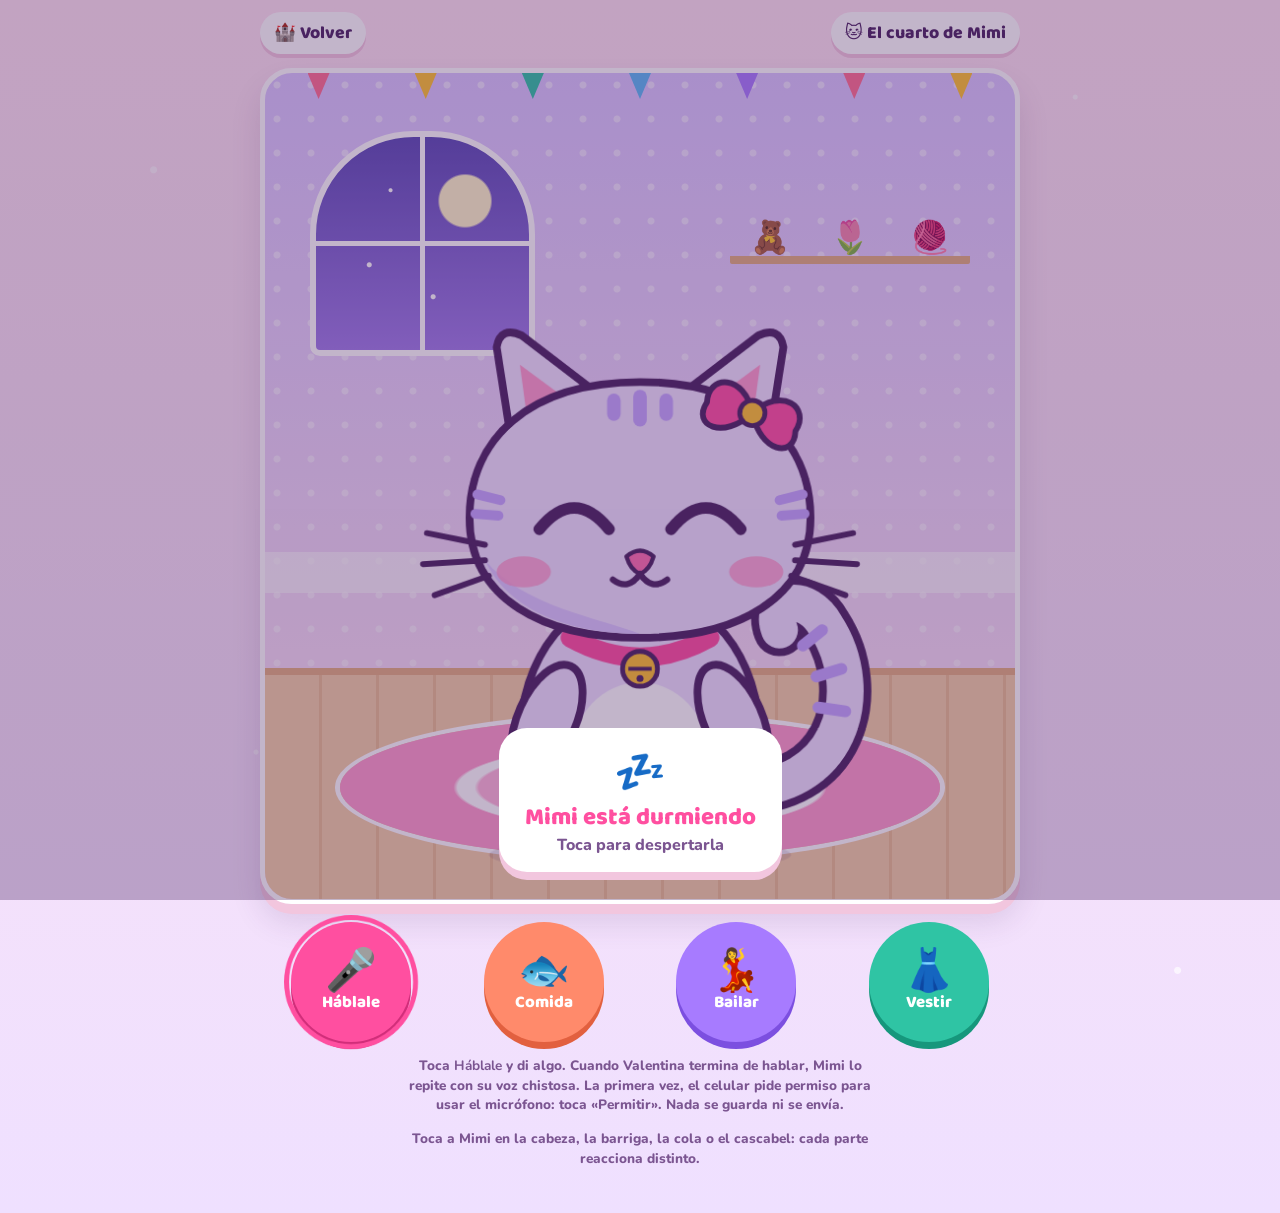
==== commit 28e91421: "Abrir siempre el siguiente mundo al llenar el álbum y no perder progreso entre páginas Co-Authored-B" ====
--- a/mimi.html
+++ b/mimi.html
@@ -585,6 +585,7 @@
 setInterval(() => { if (document.hidden || mimiBusy() || $('#mimiBig').classList.contains('sleep')) return; const m = $('#mimiBig'); m.classList.add('wag'); setTimeout(() => m.classList.remove('wag'), 1700); }, 5200);
 $('#wake').addEventListener('click', wakeMimi);
 addEventListener('pagehide', () => { stopRec(true); stopMusic(); closeMic(); });
+addEventListener('pageshow', e => { if (e.persisted) reloadSaved(); });
 applyMimiLook(); setMicMode(!!(navigator.mediaDevices && navigator.mediaDevices.getUserMedia && window.MediaRecorder)); $('#mimiBig').classList.add('sleep'); spawnNote('💤');
 
 if ('serviceWorker' in navigator && location.protocol === 'https:' && /github\.io$/.test(location.hostname)) navigator.serviceWorker.register('sw.js').catch(() => {});
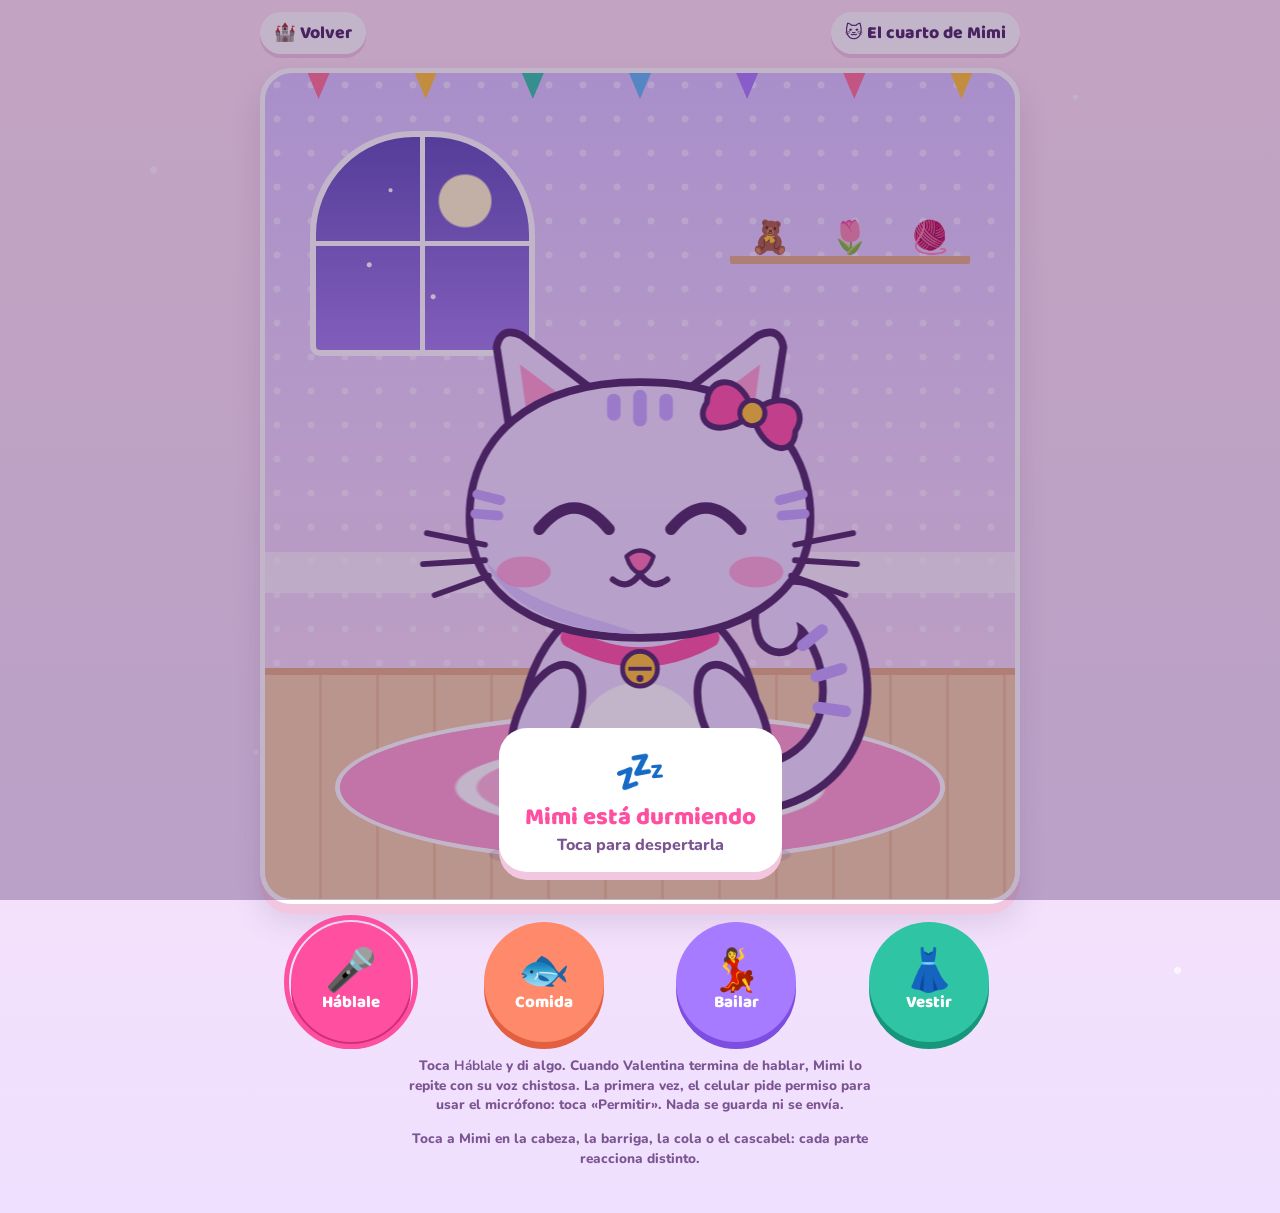
==== commit db7760a3: "Revisión de rendimiento: escribir y rompecabezas sin fugas de memoria, carga rápida con internet len" ====
--- a/mimi.html
+++ b/mimi.html
@@ -6,7 +6,7 @@
 <meta name="apple-mobile-web-app-capable" content="yes"><meta name="mobile-web-app-capable" content="yes"><meta name="apple-mobile-web-app-title" content="Valentina">
 <link rel="icon" href="icono-192.png">
 <link rel="preconnect" href="https://fonts.googleapis.com">
-<link rel="stylesheet" href="https://fonts.googleapis.com/css2?family=Baloo+2:wght@600;700;800&family=Nunito:wght@700;800;900&display=swap">
+<link rel="stylesheet" data-fonts media="print" href="https://fonts.googleapis.com/css2?family=Baloo+2:wght@600;700;800&family=Nunito:wght@700;800;900&display=swap">
 <link rel="stylesheet" href="comun.css">
 <style>
 :root{padding-top:env(safe-area-inset-top,0px);padding-bottom:env(safe-area-inset-bottom,0px)}
@@ -278,32 +278,40 @@
 const sayMimi = k => say(k, 1.14);
 const mimiBusy = () => talking || rec || eating;
 
+/* only the parts that changed are redrawn, so tapping clothes quickly stays smooth */
+const slotCache = {};
+function setSlot(name, html){ if (slotCache[name] === html) return; slotCache[name] = html; $('#mimiBig .slot-' + name).innerHTML = html; }
 function applyMimiLook(){
   const m = $('#mimiBig'), F = FURS[store.mimi.fur] || FURS[0];
   ['fur', 'fur2', 'stripe', 'belly'].forEach(k => m.style.setProperty('--' + k, F[k]));
   const it = (cat) => store.mimi[cat] && WARDROBE[cat].items[store.mimi[cat]];
   const o = it('outfit');
-  m.querySelector('.slot-back').innerHTML = (o && o.back) || '';
-  m.querySelector('.slot-outfit').innerHTML = (o && o.svg) || '';
-  ['head', 'eyes', 'neck', 'hand'].forEach(c => { const x = it(c); m.querySelector('.slot-' + c).innerHTML = x ? x.svg : ''; });
-  const b = it('bow'); m.querySelector('.slot-bow').innerHTML = b ? bowSVG({ bow: b.color }) : '';
+  setSlot('back', (o && o.back) || '');
+  setSlot('outfit', (o && o.svg) || '');
+  ['head', 'eyes', 'neck', 'hand'].forEach(c => { const x = it(c); setSlot(c, x ? x.svg : ''); });
+  const b = it('bow'); setSlot('bow', b ? bowSVG({ bow: b.color }) : '');
   renderDress();
 }
+let shownTab = null;
 function renderDress(){
-  $('#dressTabs').innerHTML = DRESS_TABS.map(t => {
-    const lab = t === 'fur' ? ['🎨', 'Color'] : [WARDROBE[t].icon, WARDROBE[t].label];
-    return `<button class="dtab ${t === dressTab ? 'on' : ''}" data-tab="${t}"><b>${lab[0]}</b>${lab[1]}</button>`;
-  }).join('');
-  let html = '';
-  if (dressTab === 'fur') html = FURS.map((f, i) => `<button class="swatch fur ${store.mimi.fur === i ? 'on' : ''}" data-fur="${i}" aria-label="Gatita ${f.label}" style="--sw:${f.fur};--sw2:${f.stripe}"></button>`).join('');
-  else {
-    const cat = WARDROBE[dressTab], cur = store.mimi[dressTab];
-    html = `<button class="swatch none ${!cur ? 'on' : ''}" data-cat="${dressTab}" data-item="" aria-label="Nada">🚫</button>` +
-      Object.entries(cat.items).map(([k, x]) => x.color
-        ? `<button class="swatch fur ${cur === k ? 'on' : ''}" data-cat="${dressTab}" data-item="${k}" aria-label="Moño ${x.name}" style="--sw:${x.color};--sw2:${x.color}">🎀</button>`
-        : `<button class="swatch ${cur === k ? 'on' : ''}" data-cat="${dressTab}" data-item="${k}" aria-label="${x.name}">${x.icon}</button>`).join('');
+  if (shownTab !== dressTab) {
+    shownTab = dressTab;
+    $('#dressTabs').innerHTML = DRESS_TABS.map(t => {
+      const lab = t === 'fur' ? ['🎨', 'Color'] : [WARDROBE[t].icon, WARDROBE[t].label];
+      return `<button class="dtab ${t === dressTab ? 'on' : ''}" data-tab="${t}"><b>${lab[0]}</b>${lab[1]}</button>`;
+    }).join('');
+    let html = '';
+    if (dressTab === 'fur') html = FURS.map((f, i) => `<button class="swatch fur" data-fur="${i}" aria-label="Gatita ${f.label}" style="--sw:${f.fur};--sw2:${f.stripe}"></button>`).join('');
+    else html = `<button class="swatch none" data-cat="${dressTab}" data-item="" aria-label="Nada">🚫</button>` +
+      Object.entries(WARDROBE[dressTab].items).map(([k, x]) => x.color
+        ? `<button class="swatch fur" data-cat="${dressTab}" data-item="${k}" aria-label="Moño ${x.name}" style="--sw:${x.color};--sw2:${x.color}">🎀</button>`
+        : `<button class="swatch" data-cat="${dressTab}" data-item="${k}" aria-label="${x.name}">${x.icon}</button>`).join('');
+    $('#dressItems').innerHTML = html;
   }
-  $('#dressItems').innerHTML = html;
+  $('#dressItems').querySelectorAll('.swatch').forEach(b => {
+    const on = b.dataset.fur != null ? store.mimi.fur === +b.dataset.fur : (store.mimi[b.dataset.cat] || '') === b.dataset.item;
+    b.classList.toggle('on', on);
+  });
 }
 function mimiAnim(cls, ms){ const m = $('#mimiBig'); m.classList.remove('jump', 'spin', 'wig', 'pose'); void m.getBoundingClientRect(); m.classList.add(cls); setTimeout(() => m.classList.remove(cls), ms); }
 function mood(cls, ms){ const m = $('#mimiBig'); m.classList.remove('happy', 'wow'); if (cls) m.classList.add(cls); clearTimeout(mood.t); if (ms) mood.t = setTimeout(() => m.classList.remove(cls), ms); }
--- a/comun.css
+++ b/comun.css
@@ -61,6 +61,10 @@
 .btn.gold{background:var(--sun);box-shadow:0 6px 0 var(--sun-d);color:var(--ink)}
 .btn:active{transform:translateY(5px);box-shadow:none}
 .prize .note{font-size:.85rem;font-weight:700;margin:14px 0 0;line-height:1.4}
-#fx{position:fixed;inset:0;width:100%;height:100%;pointer-events:none;z-index:60}
+#fx{position:fixed;inset:0;width:100%;height:100%;pointer-events:none;z-index:60;display:none}
+/* phones: no double-tap zoom or long-press menus while a child taps fast */
+html{touch-action:manipulation;-webkit-text-size-adjust:100%}
+body{-webkit-touch-callout:none}
+button{touch-action:manipulation}
 .fly{position:fixed;z-index:45;font-size:2rem;pointer-events:none}
 @media (prefers-reduced-motion:reduce){ *{animation:none!important;transition:none!important} }
